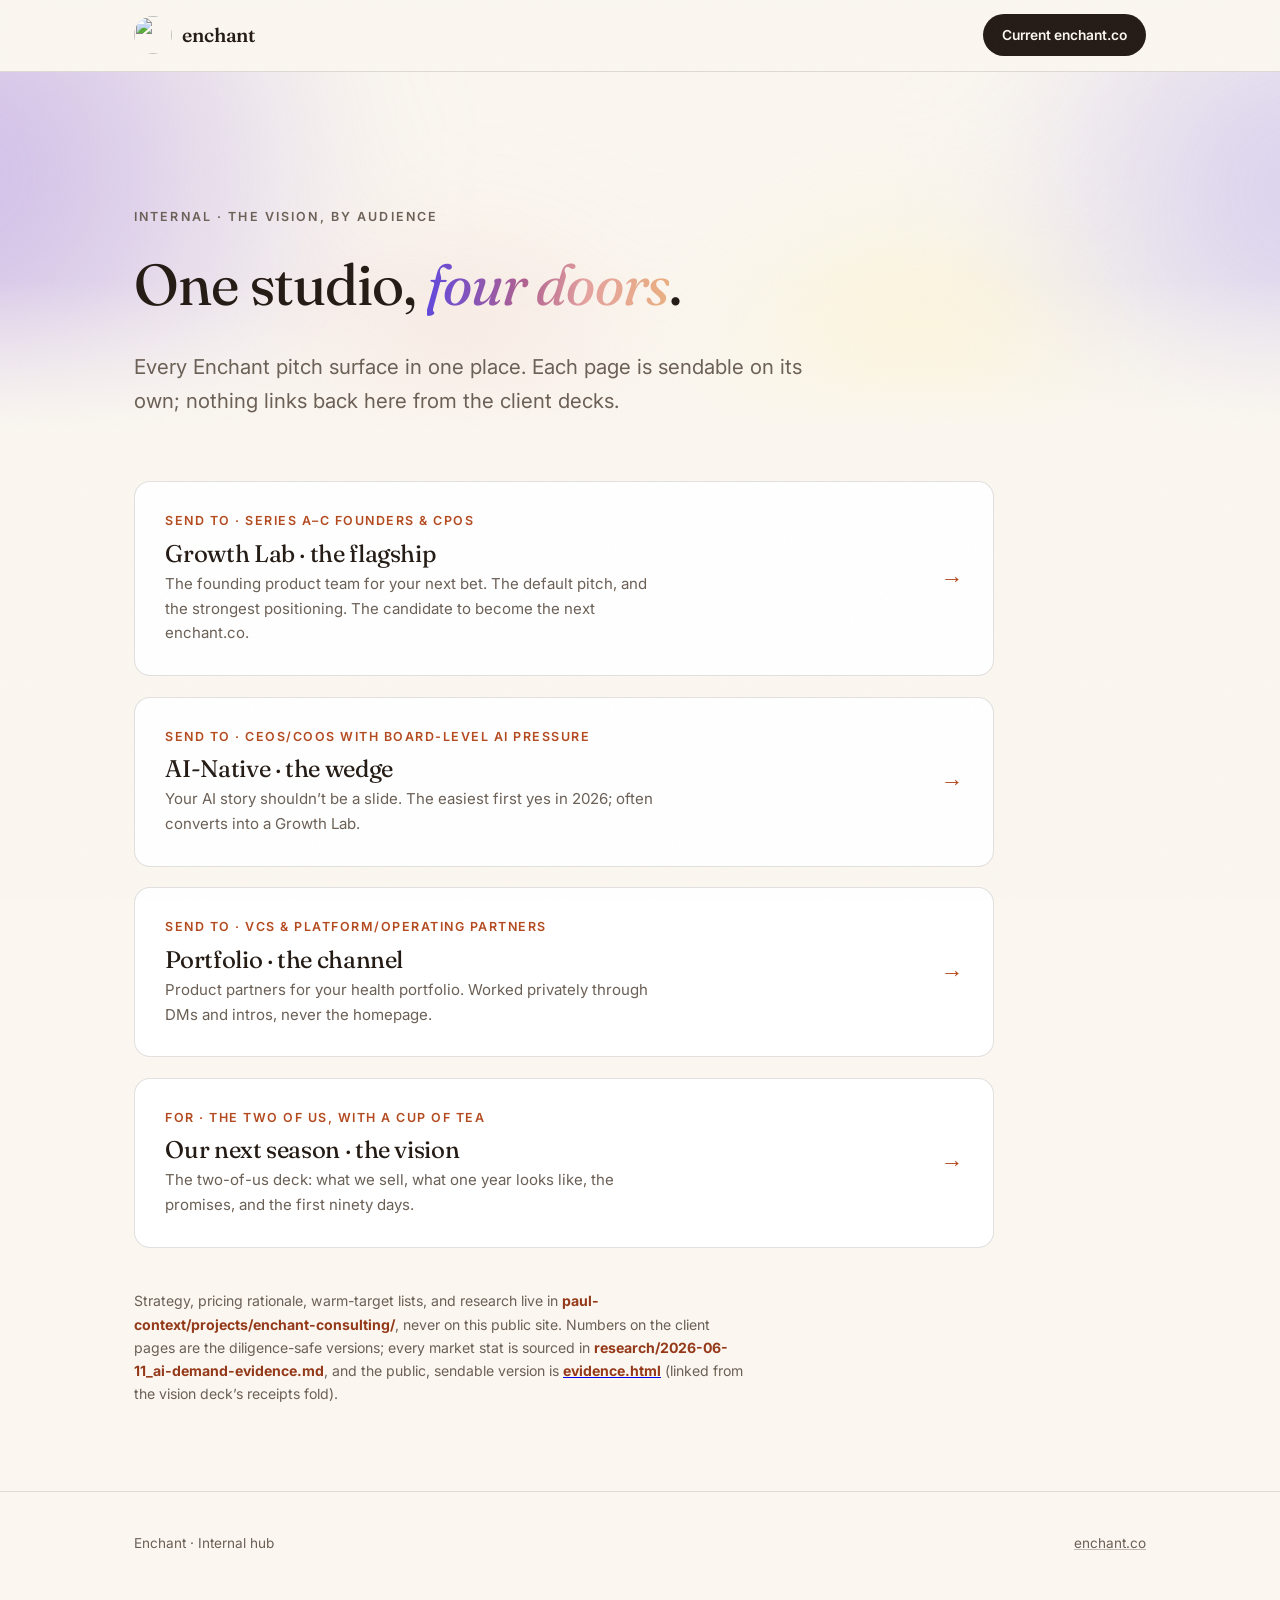
==== vision/index.html @ ee563e33 "Rename /pitch/ to /vision/ with audience-named pages, hub as index enchant.co/vision/ is now the rou" ====
<!DOCTYPE html>
<html lang="en">
<head>
<meta charset="UTF-8">
<meta name="viewport" content="width=device-width, initial-scale=1.0">
<title>Enchant · The vision, by audience</title>
<meta name="description" content="Internal navigator for the Enchant pitch micro-sites.">
<meta name="robots" content="noindex">
<link rel="icon" type="image/png" href="https://www.enchant.co/img/enchant-icon-2022.png">
<link rel="preconnect" href="https://fonts.googleapis.com">
<link rel="preconnect" href="https://fonts.gstatic.com" crossorigin>
<link href="https://fonts.googleapis.com/css2?family=Fraunces:ital,opsz,wght@0,9..144,300..700;1,9..144,300..700&family=Inter:wght@400;500;600;700&display=swap" rel="stylesheet">
<link rel="stylesheet" href="shared.css">
<style>
  .hub-list { display: grid; gap: 1.3rem; max-width: 860px; margin-top: 1rem; }
  .deck {
    display: grid; grid-template-columns: 1fr auto; gap: 1.2rem; align-items: center;
    background: var(--paper); border: 1px solid var(--line); border-radius: 16px;
    padding: 1.8rem 1.9rem; text-decoration: none; color: var(--ink);
    transition: transform 0.3s ease, box-shadow 0.3s ease, border-color 0.3s ease;
    position: relative; overflow: hidden;
  }
  .deck::before {
    content: ""; position: absolute; top: 0; left: 0; right: 0; height: 3px;
    background: linear-gradient(90deg, var(--clay), var(--peach));
    transform: scaleX(0); transform-origin: left;
    transition: transform 0.45s cubic-bezier(0.22, 1, 0.36, 1);
  }
  .deck:hover { transform: translateY(-4px); box-shadow: var(--shadow-lift); border-color: rgba(180,74,31,0.3); }
  .deck:hover::before { transform: scaleX(1); }
  .deck h2 { font-size: 1.5rem; margin-bottom: 0.3rem; }
  .deck .send { font-size: 0.78rem; font-weight: 600; letter-spacing: 0.12em; text-transform: uppercase; color: var(--clay); margin-bottom: 0.55rem; }
  .deck p { font-size: 0.94rem; color: var(--ink-soft); max-width: 56ch; }
  .deck .go { font-family: 'Fraunces', serif; font-style: italic; font-size: 1.4rem; color: var(--clay); transition: transform 0.25s ease; }
  .deck:hover .go { transform: translateX(5px); }
  @media (max-width: 640px) { .deck { grid-template-columns: 1fr; } .deck .go { display: none; } }
  .hub-note { margin-top: 2.6rem; font-size: 0.88rem; color: var(--ink-soft); max-width: 68ch; }
  .hub-note strong { color: var(--clay-deep); }
</style>
</head>
<body>

<header>
  <div class="nav">
    <a class="wordmark" href="hub.html" aria-label="Enchant"><img class="brand-logo" src="https://www.enchant.co/img/enchant-icon-2022.png" alt="" loading="eager"><span class="brand-name">enchant</span></a>
    <a class="nav-cta" href="https://enchant.co">Current enchant.co</a>
  </div>
</header>

<main id="top">

  <div class="hero" style="padding-bottom: 2rem;">
    <div class="mesh" aria-hidden="true"><i class="m1"></i><i class="m2"></i><i class="m3"></i><i class="m4"></i></div>
    <div class="wrap">
      <p class="eyebrow reveal">Internal · The vision, by audience</p>
      <h1 class="reveal" data-d="1" style="font-size: clamp(2.4rem, 5vw, 3.6rem);">One studio, <em>four doors</em>.</h1>
      <p class="lede reveal" data-d="2">Every Enchant pitch surface in one place. Each page is sendable on its own; nothing links back here from the client decks.</p>
    </div>
  </div>

  <section style="padding-top: 1rem;">
    <div class="wrap">
      <div class="hub-list">
        <a class="deck reveal" href="clients.html">
          <div>
            <p class="send">Send to · Series A–C founders &amp; CPOs</p>
            <h2>Growth Lab · the flagship</h2>
            <p>The founding product team for your next bet. The default pitch, and the strongest positioning. The candidate to become the next enchant.co.</p>
          </div>
          <span class="go">→</span>
        </a>
        <a class="deck reveal" data-d="1" href="ai-native.html">
          <div>
            <p class="send">Send to · CEOs/COOs with board-level AI pressure</p>
            <h2>AI-Native · the wedge</h2>
            <p>Your AI story shouldn’t be a slide. The easiest first yes in 2026; often converts into a Growth Lab.</p>
          </div>
          <span class="go">→</span>
        </a>
        <a class="deck reveal" data-d="2" href="boards.html">
          <div>
            <p class="send">Send to · VCs &amp; platform/operating partners</p>
            <h2>Portfolio · the channel</h2>
            <p>Product partners for your health portfolio. Worked privately through DMs and intros, never the homepage.</p>
          </div>
          <span class="go">→</span>
        </a>
        <a class="deck reveal" data-d="3" href="partnership.html">
          <div>
            <p class="send">For · the two of us, with a cup of tea</p>
            <h2>Our next season · the vision</h2>
            <p>The two-of-us deck: what we sell, what one year looks like, the promises, and the first ninety days.</p>
          </div>
          <span class="go">→</span>
        </a>
      </div>
      <p class="hub-note reveal">Strategy, pricing rationale, warm-target lists, and research live in <strong>paul-context/projects/enchant-consulting/</strong>, never on this public site. Numbers on the client pages are the diligence-safe versions; every market stat is sourced in <strong>research/2026-06-11_ai-demand-evidence.md</strong>, and the public, sendable version is <a href="evidence.html"><strong>evidence.html</strong></a> (linked from the vision deck’s receipts fold).</p>
    </div>
  </section>

</main>

<footer>
  <div class="wrap foot">
    <span>Enchant · Internal hub</span>
    <span><a href="https://enchant.co">enchant.co</a></span>
  </div>
</footer>

<script>
  const io = new IntersectionObserver((entries) => {
    entries.forEach(e => { if (e.isIntersecting) { e.target.classList.add('visible'); io.unobserve(e.target); } });
  }, { threshold: 0.12 });
  document.querySelectorAll('.reveal').forEach(el => io.observe(el));
</script>

</body>
</html>
---- vision/shared.css ----
:root {
    --bone: #FBF7F0;
    --bone-deep: #F4EDE1;
    --paper: #FFFFFF;
    --ink: #241B15;
    --ink-soft: #6B6056;
    --clay: #B44A1F;
    --clay-deep: #94391A;
    --peach: #F4C99B;
    --moss: #5E7259;
    --violet: #8B6EE0;
    --line: rgba(36, 27, 21, 0.13);
    --maxw: 1100px;
    --shadow-lift: 0 2px 6px -2px rgba(36,27,21,0.08), 0 24px 48px -24px rgba(148,57,26,0.25);
  }
  * { margin: 0; padding: 0; box-sizing: border-box; }
  html { scroll-behavior: smooth; }
  body {
    background: var(--bone);
    color: var(--ink);
    font-family: 'Inter', -apple-system, BlinkMacSystemFont, sans-serif;
    font-size: 17px;
    line-height: 1.65;
    -webkit-font-smoothing: antialiased;
    overflow-x: hidden;
  }
  ::selection { background: var(--ink); color: var(--bone); }

  h1, h2, h3, .serif {
    font-family: 'Fraunces', Georgia, serif;
    font-weight: 430;
    line-height: 1.1;
    letter-spacing: -0.015em;
    text-wrap: balance;
  }
  em { font-style: italic; }

  .wrap { max-width: var(--maxw); margin: 0 auto; padding: 0 clamp(1.4rem, 4.5vw, 2.75rem); }

  /* grain */
  body::after {
    content: "";
    position: fixed; inset: 0;
    pointer-events: none; z-index: 60;
    opacity: 0.045;
    background-image: url("data:image/svg+xml,%3Csvg xmlns='http://www.w3.org/2000/svg' width='180' height='180'%3E%3Cfilter id='n'%3E%3CfeTurbulence type='fractalNoise' baseFrequency='0.82' numOctaves='2'/%3E%3C/filter%3E%3Crect width='180' height='180' filter='url(%23n)' opacity='0.6'/%3E%3C/svg%3E");
  }

  /* ---------- header ---------- */
  header {
    position: sticky; top: 0; z-index: 50;
    background: color-mix(in srgb, var(--bone) 82%, transparent);
    -webkit-backdrop-filter: blur(14px);
    backdrop-filter: blur(14px);
    border-bottom: 1px solid var(--line);
  }
  .nav {
    display: flex; align-items: center; justify-content: space-between; gap: 1rem;
    padding: 0.9rem clamp(1.4rem, 4.5vw, 2.75rem);
    max-width: var(--maxw); margin: 0 auto;
  }
  .wordmark {
    display: inline-flex; align-items: center; gap: 0.65rem;
    color: var(--ink); text-decoration: none;
  }
  .brand-logo { width: 38px; height: 38px; display: block; border-radius: 50%; transition: transform 0.6s cubic-bezier(0.34, 1.4, 0.4, 1); }
  .wordmark:hover .brand-logo { transform: rotate(150deg) scale(1.06); }
  .brand-name { font-family: 'Fraunces', serif; font-weight: 560; font-size: 1.22rem; letter-spacing: -0.01em; }
  .nav-cta {
    font-size: 0.86rem; font-weight: 600;
    color: var(--bone); background: var(--ink);
    padding: 0.6rem 1.2rem; border-radius: 99px;
    text-decoration: none;
    transition: background 0.25s ease, transform 0.25s ease, box-shadow 0.25s ease;
  }
  .nav-cta:hover { background: #000; transform: translateY(-1px); box-shadow: 0 10px 24px -12px rgba(0,0,0,0.45); }
  a:focus-visible, button:focus-visible { outline: 3px solid #6048DE; outline-offset: 3px; border-radius: 4px; }

  /* ---------- hero + mesh ---------- */
  .hero {
    position: relative;
    padding: clamp(6rem, 15vh, 11rem) 0 clamp(5rem, 11vh, 8.5rem);
    overflow: clip;
  }
  .mesh { position: absolute; inset: -20% -10%; z-index: -1; filter: blur(72px) saturate(1.08); }
  .mesh i { position: absolute; border-radius: 50%; mix-blend-mode: multiply; }
  .mesh .m1 { width: 56vw; height: 56vw; min-width: 540px; min-height: 540px; left: -12%; top: -18%;
    background: radial-gradient(circle at 38% 38%, rgba(167,138,220,0.6), rgba(167,138,220,0) 65%);
    animation: drift1 26s ease-in-out infinite alternate; }
  .mesh .m2 { width: 44vw; height: 44vw; min-width: 460px; min-height: 460px; right: -8%; top: -6%;
    background: radial-gradient(circle at 60% 40%, rgba(96,72,222,0.26), rgba(96,72,222,0) 66%);
    animation: drift2 32s ease-in-out infinite alternate; }
  .mesh .m3 { width: 38vw; height: 38vw; min-width: 400px; min-height: 400px; right: 16%; bottom: -28%;
    background: radial-gradient(circle at 50% 50%, rgba(252,242,182,0.85), rgba(252,242,182,0) 64%);
    animation: drift3 38s ease-in-out infinite alternate; }
  .mesh .m4 { width: 30vw; height: 30vw; min-width: 320px; min-height: 320px; left: 26%; bottom: -20%;
    background: radial-gradient(circle at 50% 42%, rgba(229,162,159,0.4), rgba(229,162,159,0) 62%);
    animation: drift1 30s 4s ease-in-out infinite alternate-reverse; }
  @keyframes drift1 { from { transform: translate(0,0) scale(1); } to { transform: translate(5%, 7%) scale(1.1); } }
  @keyframes drift2 { from { transform: translate(0,0) scale(1.06); } to { transform: translate(-6%, 5%) scale(0.96); } }
  @keyframes drift3 { from { transform: translate(0,0) scale(1); } to { transform: translate(4%, -7%) scale(1.12); } }
  .hero::after {
    content: ""; position: absolute; inset: 0; z-index: -1;
    background: linear-gradient(to bottom, rgba(251,247,240,0) 55%, var(--bone) 96%);
  }

  .eyebrow {
    font-size: 0.78rem; font-weight: 600;
    letter-spacing: 0.17em; text-transform: uppercase;
    color: var(--ink-soft); margin-bottom: 1.6rem;
  }
  .hero h1 {
    font-size: clamp(2.9rem, 6.6vw, 5.1rem);
    max-width: 16ch;
  }
  .hero h1 em { background: linear-gradient(92deg, #6048DE 0%, #AF6090 40%, #E5A29F 66%, #EAAF80 100%); -webkit-background-clip: text; background-clip: text; color: transparent; }
  .hero p.lede {
    margin-top: 2.1rem; max-width: 54ch;
    font-size: clamp(1.07rem, 1.65vw, 1.28rem);
    color: var(--ink-soft);
  }
  .hero-ctas { margin-top: 2.7rem; display: flex; gap: 1rem; flex-wrap: wrap; align-items: center; }
  .btn {
    display: inline-flex; align-items: center; gap: 0.5rem;
    text-decoration: none; font-weight: 600; font-size: 0.96rem;
    padding: 0.9rem 1.75rem; border-radius: 99px;
    transition: background 0.25s ease, border-color 0.25s ease, transform 0.25s ease, box-shadow 0.25s ease;
  }
  .btn .arr { transition: transform 0.25s ease; }
  .btn:hover .arr { transform: translateX(4px); }
  .btn-primary { background: var(--ink); color: var(--bone); box-shadow: 0 1px 2px rgba(36,27,21,0.2); }
  .btn-primary:hover { background: #000; transform: translateY(-2px); box-shadow: 0 14px 30px -14px rgba(0,0,0,0.5); }
  .btn-primary:active { transform: translateY(0); }
  .btn-ghost { color: var(--ink); border: 1px solid var(--line); background: rgba(255,255,255,0.45); }
  .btn-ghost:hover { border-color: var(--ink); transform: translateY(-2px); }
  .hero-note { font-size: 0.86rem; color: var(--ink-soft); margin-top: 1.5rem; }
  .hero-note strong { color: var(--ink); }

  /* ---------- sections ---------- */
  section { padding: clamp(4.5rem, 9.5vh, 7.5rem) 0; position: relative; }
  section.tinted {
    background: linear-gradient(180deg, var(--bone-deep), var(--bone));
    border-top: 1px solid var(--line); border-bottom: 1px solid var(--line);
  }
  .sec-head { display: flex; align-items: baseline; gap: 1.3rem; margin-bottom: 2.9rem; }
  .sec-num {
    font-family: 'Fraunces', serif; font-style: italic;
    color: var(--ink); opacity: 0.4; font-size: 1.05rem; flex-shrink: 0;
  }
  .sec-head h2 { font-size: clamp(2rem, 3.8vw, 3.05rem); max-width: 24ch; }
  .prose { max-width: 62ch; color: var(--ink-soft); font-size: 1.07rem; }
  .prose p + p { margin-top: 1.25rem; }
  .prose strong { color: var(--ink); }

  /* ---------- offer cards ---------- */
  .cards { display: grid; grid-template-columns: repeat(3, 1fr); gap: 1.3rem; align-items: stretch; }
  @media (max-width: 900px) { .cards { grid-template-columns: 1fr; } }
  .card {
    position: relative;
    background: var(--paper);
    border: 1px solid var(--line);
    border-radius: 16px;
    padding: 2.1rem 1.85rem 1.9rem;
    display: flex; flex-direction: column;
    transition: transform 0.3s ease, box-shadow 0.3s ease, border-color 0.3s ease;
    overflow: hidden;
  }
  .card::before {
    content: ""; position: absolute; top: 0; left: 0; right: 0; height: 3px;
    background: linear-gradient(90deg, #6048DE, #AF6090, #FCF2B6);
    transform: scaleX(0); transform-origin: left;
    transition: transform 0.45s cubic-bezier(0.22, 1, 0.36, 1);
  }
  .card:hover { transform: translateY(-6px); box-shadow: var(--shadow-lift); border-color: rgba(180,74,31,0.3); }
  .card:hover::before { transform: scaleX(1); }
  .card-tag {
    font-size: 0.72rem; font-weight: 600; letter-spacing: 0.15em;
    text-transform: uppercase; color: var(--ink-soft); margin-bottom: 1rem;
  }
  .card h3 { font-size: 1.55rem; margin-bottom: 0.45rem; }
  .card-meta { font-size: 0.86rem; color: var(--ink-soft); margin-bottom: 1.15rem; font-variant-numeric: tabular-nums; }
  .card p.body { font-size: 0.96rem; color: var(--ink-soft); flex-grow: 1; }
  .card-result { margin-top: 1.5rem; padding-top: 1.15rem; border-top: 1px solid var(--line); font-size: 0.9rem; color: var(--ink-soft); }
  .card-result b { display: block; font-size: 0.72rem; letter-spacing: 0.13em; text-transform: uppercase; margin-bottom: 0.35rem; color: var(--ink-soft); }

  /* flagship: high-specificity by id to stay dark in any section */
  #flagship.card { background: #20170F; border-color: #20170F; color: var(--bone); }
  #flagship.card::before { background: linear-gradient(90deg, #6048DE, #AF6090, #FCF2B6); transform: scaleX(1); }
  #flagship.card::after {
    content: ""; position: absolute; inset: 0; pointer-events: none;
    background:
      radial-gradient(120% 90% at 85% -10%, rgba(180,74,31,0.5), transparent 60%),
      radial-gradient(90% 70% at -10% 110%, rgba(139,110,224,0.22), transparent 55%);
  }
  #flagship.card > * { position: relative; z-index: 1; }
  #flagship h3 { color: var(--bone); }
  #flagship .card-tag { color: #FBECBC; }
  #flagship .card-meta { color: rgba(251,247,240,0.72); }
  #flagship p.body { color: rgba(251,247,240,0.85); }
  #flagship .card-result { border-top-color: rgba(251,247,240,0.22); color: rgba(251,247,240,0.9); }
  #flagship .card-result b { color: #FBECBC; }
  #flagship:hover { box-shadow: 0 2px 6px -2px rgba(36,27,21,0.3), 0 28px 56px -24px rgba(32,23,15,0.65); }

  /* ---------- arc ---------- */
  .arc { display: grid; grid-template-columns: repeat(4, 1fr); gap: 1.1rem; counter-reset: step; }
  @media (max-width: 900px) { .arc { grid-template-columns: 1fr 1fr; } }
  @media (max-width: 560px) { .arc { grid-template-columns: 1fr; } }
  .arc-step { padding: 1.6rem 1.45rem 1.7rem; border-top: 2px solid var(--ink); position: relative; transition: border-color 0.3s ease; display: flex; flex-direction: column; }
  .arc-step::after {
    content: ""; position: absolute; top: -2px; left: 0; height: 2px; width: 0;
    background: var(--ink); transition: width 0.5s cubic-bezier(0.22, 1, 0.36, 1);
  }
  .arc-step:hover::after { width: 100%; }
  .arc-step::before {
    counter-increment: step;
    content: "0" counter(step);
    font-family: 'Fraunces', serif; font-style: italic;
    color: var(--ink); opacity: 0.4; font-size: 0.98rem;
    display: block; margin-bottom: 0.85rem;
  }
  .arc-step h3 { font-size: 1.3rem; margin-bottom: 0.5rem; }
  .arc-step p { font-size: 0.93rem; color: var(--ink-soft); }
  .arc-step .wk { font-size: 0.74rem; letter-spacing: 0.11em; text-transform: uppercase; color: var(--ink-soft); display: block; margin-top: auto; padding-top: 0.95rem; font-weight: 600; }

  /* ---------- principals ---------- */
  .pair { display: grid; grid-template-columns: 1fr 1fr; gap: 1.3rem; }
  @media (max-width: 900px) { .pair { grid-template-columns: 1fr; } }
  .person {
    background: var(--paper); border: 1px solid var(--line); border-radius: 16px;
    padding: 2.3rem 2.05rem;
    transition: transform 0.3s ease, box-shadow 0.3s ease;
  }
  .person:hover { transform: translateY(-4px); box-shadow: var(--shadow-lift); }
  .avatar {
    width: 64px; height: 64px; border-radius: 50%; position: relative;
    display: flex; align-items: center; justify-content: center;
    font-family: 'Fraunces', serif; font-weight: 560; font-size: 1.15rem;
    color: #fff; margin-bottom: 1.45rem;
    background: conic-gradient(from 210deg, #C97A4A, #B44A1F, #8B6EE0, #F4C99B, #C97A4A);
    animation: huespin 14s linear infinite paused;
  }
  .person:hover .avatar { animation-play-state: running; }
  @keyframes huespin { to { filter: hue-rotate(360deg); } }
  .avatar span { position: relative; z-index: 1; text-shadow: 0 1px 6px rgba(36,27,21,0.35); }
  .person.moss .avatar { background: conic-gradient(from 30deg, #9FA1F6, #B95C8D, #EAAF80, #C8C6FF, #9FA1F6); }
  .person h3 { font-size: 1.6rem; }
  .person .role { color: var(--ink); font-size: 0.92rem; font-weight: 600; margin: 0.3rem 0 1.15rem; }
  .person p { font-size: 0.97rem; color: var(--ink-soft); }
  .person p + p { margin-top: 0.95rem; }
  .person p strong { color: var(--ink); }

  /* ---------- proof ---------- */
  .proof-list { border-top: 1px solid var(--line); }
  .proof-row {
    display: grid; grid-template-columns: 215px 1fr 215px;
    gap: 1.5rem; align-items: baseline;
    padding: 1.55rem 0.6rem; border-bottom: 1px solid var(--line);
    border-radius: 10px;
    transition: background 0.25s ease;
  }
  .proof-row:hover { background: rgba(244,201,155,0.14); }
  @media (max-width: 780px) { .proof-row { grid-template-columns: 1fr; gap: 0.4rem; } }
  .proof-row h3 { font-size: 1.32rem; }
  .proof-row p { font-size: 0.95rem; color: var(--ink-soft); }
  .proof-row .stat {
    font-family: 'Fraunces', serif; font-style: italic;
    color: var(--ink); font-size: 1.18rem; text-align: right;
    font-variant-numeric: tabular-nums;
  }
  @media (max-width: 780px) { .proof-row .stat { text-align: left; } }

  .pull-quote {
    margin: 3.2rem auto 0; max-width: 44ch; text-align: center;
  }
  .pull-quote blockquote {
    font-family: 'Fraunces', serif; font-size: clamp(1.3rem, 2.4vw, 1.7rem);
    font-weight: 420; line-height: 1.35; color: var(--ink); text-wrap: balance;
  }
  .pull-quote cite { display: block; margin-top: 1rem; font-style: normal; font-size: 0.86rem; color: var(--ink-soft); }

  /* ---------- fit ---------- */
  .fit { display: grid; grid-template-columns: 1fr 1fr; gap: 1.3rem; }
  @media (max-width: 780px) { .fit { grid-template-columns: 1fr; } }
  .fit-col { border: 1px solid var(--line); border-radius: 16px; padding: 2.05rem 1.85rem; background: var(--paper); }
  .fit-col.yes { background: linear-gradient(160deg, #ECF1E8, #F6F4E9); border-color: rgba(94,114,89,0.3); }
  .fit-col h3 { font-size: 1.22rem; margin-bottom: 1.15rem; }
  .fit-col ul { list-style: none; }
  .fit-col li { padding: 0.48rem 0 0.48rem 1.75rem; position: relative; font-size: 0.95rem; color: var(--ink-soft); }
  .fit-col.yes li::before { content: "✓"; position: absolute; left: 0.1rem; color: var(--moss); font-weight: 700; }
  .fit-col.no li::before { content: "·"; position: absolute; left: 0.35rem; color: var(--ink-soft); font-weight: 700; }

  /* ---------- closing ---------- */
  .closing { text-align: center; padding: clamp(5.5rem, 13vh, 9.5rem) 0; position: relative; overflow: clip; }
  .closing .mesh { filter: blur(80px) saturate(1.05); opacity: 0.75; }
  .closing h2 { font-size: clamp(2.3rem, 5.2vw, 3.8rem); max-width: 20ch; margin: 0 auto 1.5rem; }
  .closing h2 em { background: linear-gradient(92deg, #6048DE 0%, #AF6090 40%, #E5A29F 66%, #EAAF80 100%); -webkit-background-clip: text; background-clip: text; color: transparent; }
  .closing p { color: var(--ink-soft); max-width: 46ch; margin: 0 auto 2.5rem; }

  footer { border-top: 1px solid var(--line); padding: 2.5rem 0 3rem; font-size: 0.85rem; color: var(--ink-soft); }
  .foot { display: flex; justify-content: space-between; gap: 1rem; flex-wrap: wrap; }
  footer a { color: var(--ink-soft); text-decoration-color: rgba(107,96,86,0.4); transition: color 0.2s ease; }
  footer a:hover { color: var(--ink); }

  /* ---------- reveal ---------- */
  .reveal { opacity: 0; transform: translateY(20px); transition: opacity 0.75s ease, transform 0.75s cubic-bezier(0.22, 1, 0.36, 1); }
  .reveal[data-d="1"] { transition-delay: 0.08s; }
  .reveal[data-d="2"] { transition-delay: 0.16s; }
  .reveal[data-d="3"] { transition-delay: 0.24s; }
  .reveal[data-d="4"] { transition-delay: 0.32s; }
  .reveal.visible { opacity: 1; transform: none; }

  @media (prefers-reduced-motion: reduce) {
    .reveal { opacity: 1; transform: none; transition: none; }
    .mesh i, .avatar { animation: none !important; }
    html { scroll-behavior: auto; }
    .btn, .card, .person, .nav-cta { transition: none; }
  }
  /* ---------- variant components ---------- */
  .cards.two { grid-template-columns: 1fr 1fr; }
  @media (max-width: 900px) { .cards.two { grid-template-columns: 1fr; } }
  .card ul { list-style: none; margin-top: 0.4rem; flex-grow: 1; }
  .card ul li { padding: 0.45rem 0 0.45rem 1.6rem; position: relative; font-size: 0.94rem; color: var(--ink-soft); }
  .card ul li::before { content: "✓"; position: absolute; left: 0; color: var(--moss); font-weight: 700; }

  .principles { display: grid; grid-template-columns: 1fr 1fr; gap: 1.3rem; counter-reset: principle; }
  @media (max-width: 780px) { .principles { grid-template-columns: 1fr; } }
  .principle { border: 1px solid var(--line); border-radius: 16px; padding: 1.9rem 1.75rem; background: var(--paper); position: relative; transition: transform 0.3s ease, box-shadow 0.3s ease; }
  .principle:hover { transform: translateY(-4px); box-shadow: var(--shadow-lift); }
  .principle::before { counter-increment: principle; content: "0" counter(principle); font-family: 'Fraunces', serif; font-style: italic; color: var(--ink); opacity: 0.4; font-size: 0.95rem; display: block; margin-bottom: 0.7rem; }
  .principle h3 { font-size: 1.3rem; margin-bottom: 0.5rem; }
  .principle p { font-size: 0.94rem; color: var(--ink-soft); }

  .ways { counter-reset: way; border-top: 1px solid var(--line); }
  .way { display: grid; grid-template-columns: 70px 1fr; gap: 1rem; padding: 1.7rem 0.4rem; border-bottom: 1px solid var(--line); border-radius: 10px; transition: background 0.25s ease; }
  .way:hover { background: rgba(244,201,155,0.14); }
  .way::before { counter-increment: way; content: "0" counter(way); font-family: 'Fraunces', serif; font-style: italic; color: var(--ink); opacity: 0.4; font-size: 1.3rem; }
  .way h3 { font-size: 1.35rem; margin-bottom: 0.35rem; }
  .way p { font-size: 0.96rem; color: var(--ink-soft); max-width: 58ch; }

/* evidence receipts */
.receipts { display: grid; grid-template-columns: repeat(3, 1fr); gap: 1.5rem; margin-top: 3rem; max-width: 880px; }
@media (max-width: 780px) { .receipts { grid-template-columns: 1fr; gap: 1.75rem; } }
.receipt { border-top: 2px solid var(--ink); padding-top: 1.05rem; }
.receipt .num {
  font-family: 'Fraunces', serif; font-weight: 430;
  font-size: clamp(2.1rem, 3.6vw, 2.9rem); line-height: 1;
  color: var(--ink); display: block; font-variant-numeric: tabular-nums;
}
.receipt p { font-size: 0.92rem; color: var(--ink-soft); margin-top: 0.6rem; line-height: 1.5; }
.receipt .src {
  display: block; font-size: 0.72rem; letter-spacing: 0.07em; text-transform: uppercase;
  color: var(--ink-soft); opacity: 0.7; margin-top: 0.6rem; font-weight: 600;
}
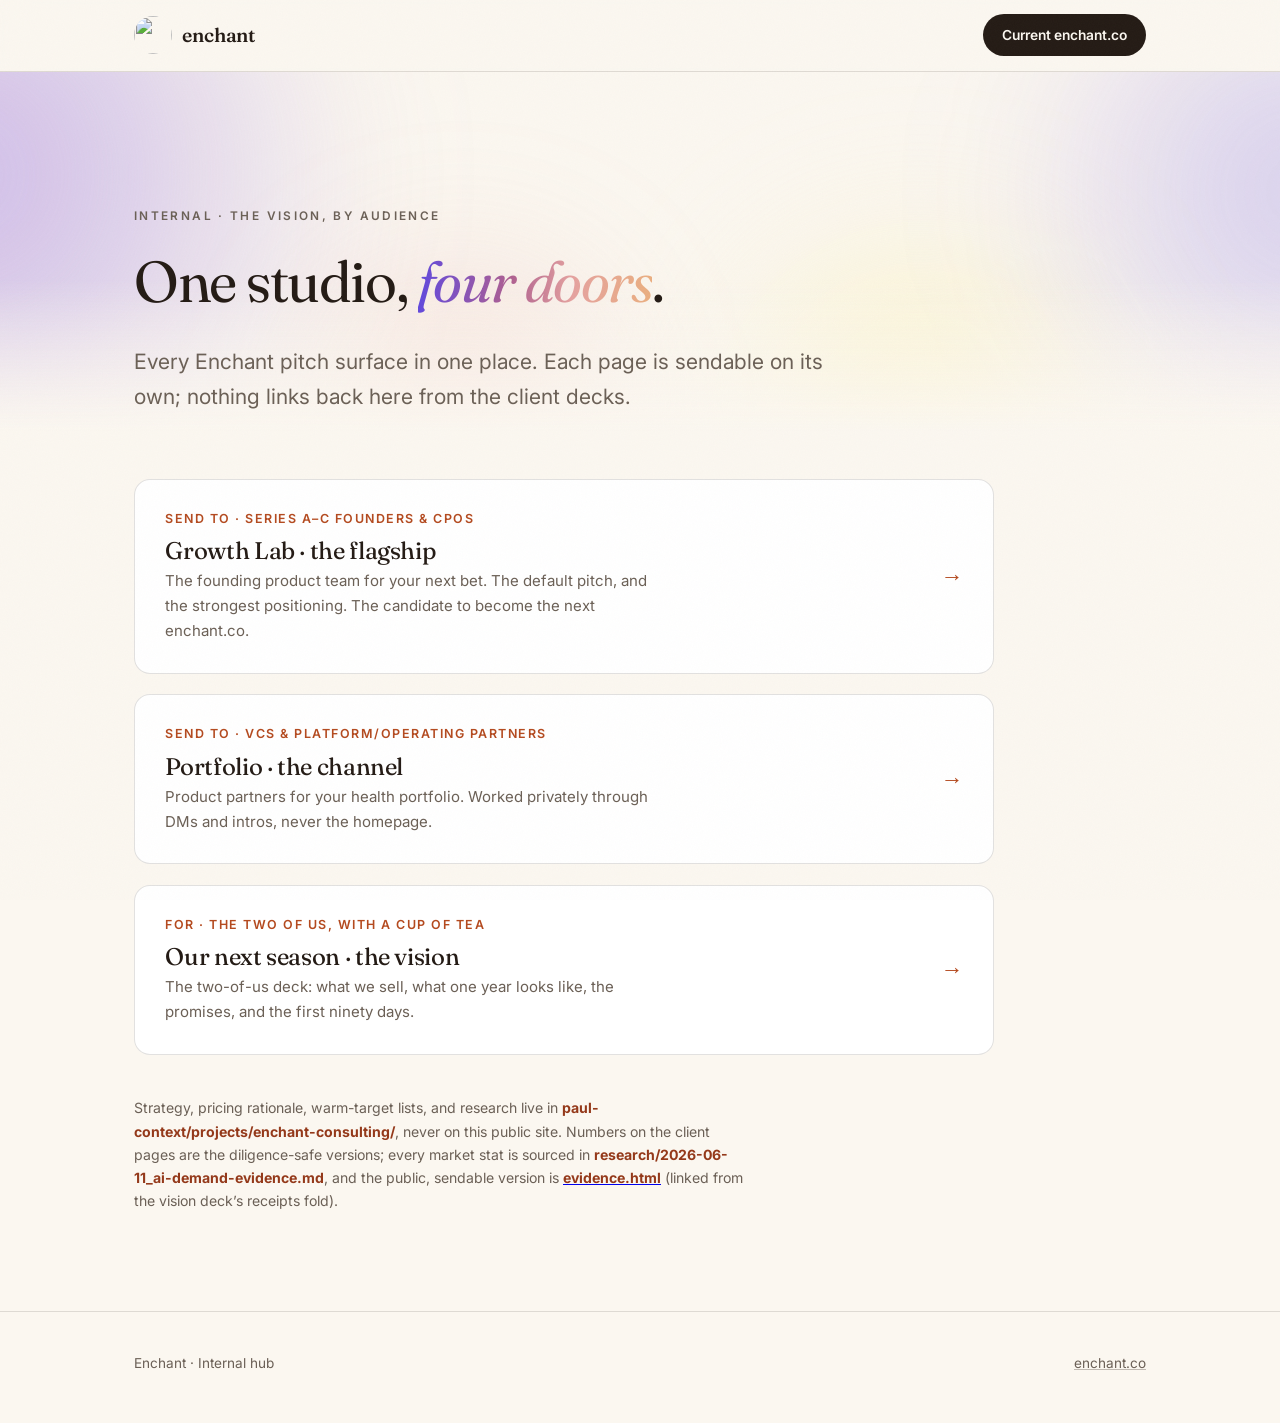
==== commit 4939b1e3: "Merge AI-native wedge into the clients flagship Same buyer, one offer ladder (Paul's call): clients." ====
--- a/vision/index.html
+++ b/vision/index.html
@@ -42,7 +42,7 @@
 
 <header>
   <div class="nav">
-    <a class="wordmark" href="hub.html" aria-label="Enchant"><img class="brand-logo" src="https://www.enchant.co/img/enchant-icon-2022.png" alt="" loading="eager"><span class="brand-name">enchant</span></a>
+    <a class="wordmark" href="./" aria-label="Enchant"><img class="brand-logo" src="https://www.enchant.co/img/enchant-icon-2022.png" alt="" loading="eager"><span class="brand-name">enchant</span></a>
     <a class="nav-cta" href="https://enchant.co">Current enchant.co</a>
   </div>
 </header>
@@ -66,14 +66,6 @@
             <p class="send">Send to · Series A–C founders &amp; CPOs</p>
             <h2>Growth Lab · the flagship</h2>
             <p>The founding product team for your next bet. The default pitch, and the strongest positioning. The candidate to become the next enchant.co.</p>
-          </div>
-          <span class="go">→</span>
-        </a>
-        <a class="deck reveal" data-d="1" href="ai-native.html">
-          <div>
-            <p class="send">Send to · CEOs/COOs with board-level AI pressure</p>
-            <h2>AI-Native · the wedge</h2>
-            <p>Your AI story shouldn’t be a slide. The easiest first yes in 2026; often converts into a Growth Lab.</p>
           </div>
           <span class="go">→</span>
         </a>
--- a/vision/shared.css
+++ b/vision/shared.css
@@ -82,8 +82,8 @@
     padding: clamp(6rem, 15vh, 11rem) 0 clamp(5rem, 11vh, 8.5rem);
     overflow: clip;
   }
-  .mesh { position: absolute; inset: -20% -10%; z-index: -1; filter: blur(72px) saturate(1.08); }
-  .mesh i { position: absolute; border-radius: 50%; mix-blend-mode: multiply; }
+  .mesh { position: absolute; inset: -20% -10%; z-index: -1; filter: saturate(1.08); }
+  .mesh i { position: absolute; border-radius: 50%; mix-blend-mode: multiply; filter: blur(72px); will-change: transform; }
   .mesh .m1 { width: 56vw; height: 56vw; min-width: 540px; min-height: 540px; left: -12%; top: -18%;
     background: radial-gradient(circle at 38% 38%, rgba(167,138,220,0.6), rgba(167,138,220,0) 65%);
     animation: drift1 26s ease-in-out infinite alternate; }
@@ -105,18 +105,21 @@
   }
 
   .eyebrow {
-    font-size: 0.78rem; font-weight: 600;
-    letter-spacing: 0.17em; text-transform: uppercase;
+    font-size: 0.74rem; font-weight: 600;
+    letter-spacing: 0.2em; text-transform: uppercase;
     color: var(--ink-soft); margin-bottom: 1.6rem;
   }
   .hero h1 {
-    font-size: clamp(2.9rem, 6.6vw, 5.1rem);
+    font-size: clamp(3.1rem, 7.4vw, 5.8rem);
     max-width: 16ch;
+    font-weight: 390;
+    letter-spacing: -0.025em;
+    line-height: 1.04;
   }
   .hero h1 em { background: linear-gradient(92deg, #6048DE 0%, #AF6090 40%, #E5A29F 66%, #EAAF80 100%); -webkit-background-clip: text; background-clip: text; color: transparent; }
   .hero p.lede {
     margin-top: 2.1rem; max-width: 54ch;
-    font-size: clamp(1.07rem, 1.65vw, 1.28rem);
+    font-size: clamp(1.08rem, 1.7vw, 1.32rem);
     color: var(--ink-soft);
   }
   .hero-ctas { margin-top: 2.7rem; display: flex; gap: 1rem; flex-wrap: wrap; align-items: center; }
@@ -137,7 +140,7 @@
   .hero-note strong { color: var(--ink); }
 
   /* ---------- sections ---------- */
-  section { padding: clamp(4.5rem, 9.5vh, 7.5rem) 0; position: relative; }
+  section { padding: clamp(5rem, 11vh, 8.5rem) 0; position: relative; }
   section.tinted {
     background: linear-gradient(180deg, var(--bone-deep), var(--bone));
     border-top: 1px solid var(--line); border-bottom: 1px solid var(--line);
@@ -147,7 +150,7 @@
     font-family: 'Fraunces', serif; font-style: italic;
     color: var(--ink); opacity: 0.4; font-size: 1.05rem; flex-shrink: 0;
   }
-  .sec-head h2 { font-size: clamp(2rem, 3.8vw, 3.05rem); max-width: 24ch; }
+  .sec-head h2 { font-size: clamp(2.1rem, 4.2vw, 3.4rem); max-width: 24ch; font-weight: 400; letter-spacing: -0.018em; }
   .prose { max-width: 62ch; color: var(--ink-soft); font-size: 1.07rem; }
   .prose p + p { margin-top: 1.25rem; }
   .prose strong { color: var(--ink); }
@@ -351,3 +354,9 @@
   display: block; font-size: 0.72rem; letter-spacing: 0.07em; text-transform: uppercase;
   color: var(--ink-soft); opacity: 0.7; margin-top: 0.6rem; font-weight: 600;
 }
+
+/* deck art (NBP anime key visuals) */
+.vision-art { margin: 3.2rem auto 0; border-radius: 20px; overflow: hidden; border: 1px solid var(--line); box-shadow: 0 34px 80px -36px rgba(36,27,21,0.5); }
+.vision-art img { display: block; width: 100%; height: auto; }
+.art-band { max-width: var(--maxw); margin: 0 auto; padding: 0 clamp(1.25rem, 4vw, 2.5rem); }
+.closing-art { max-width: 720px; margin: 0 auto 3rem; }
